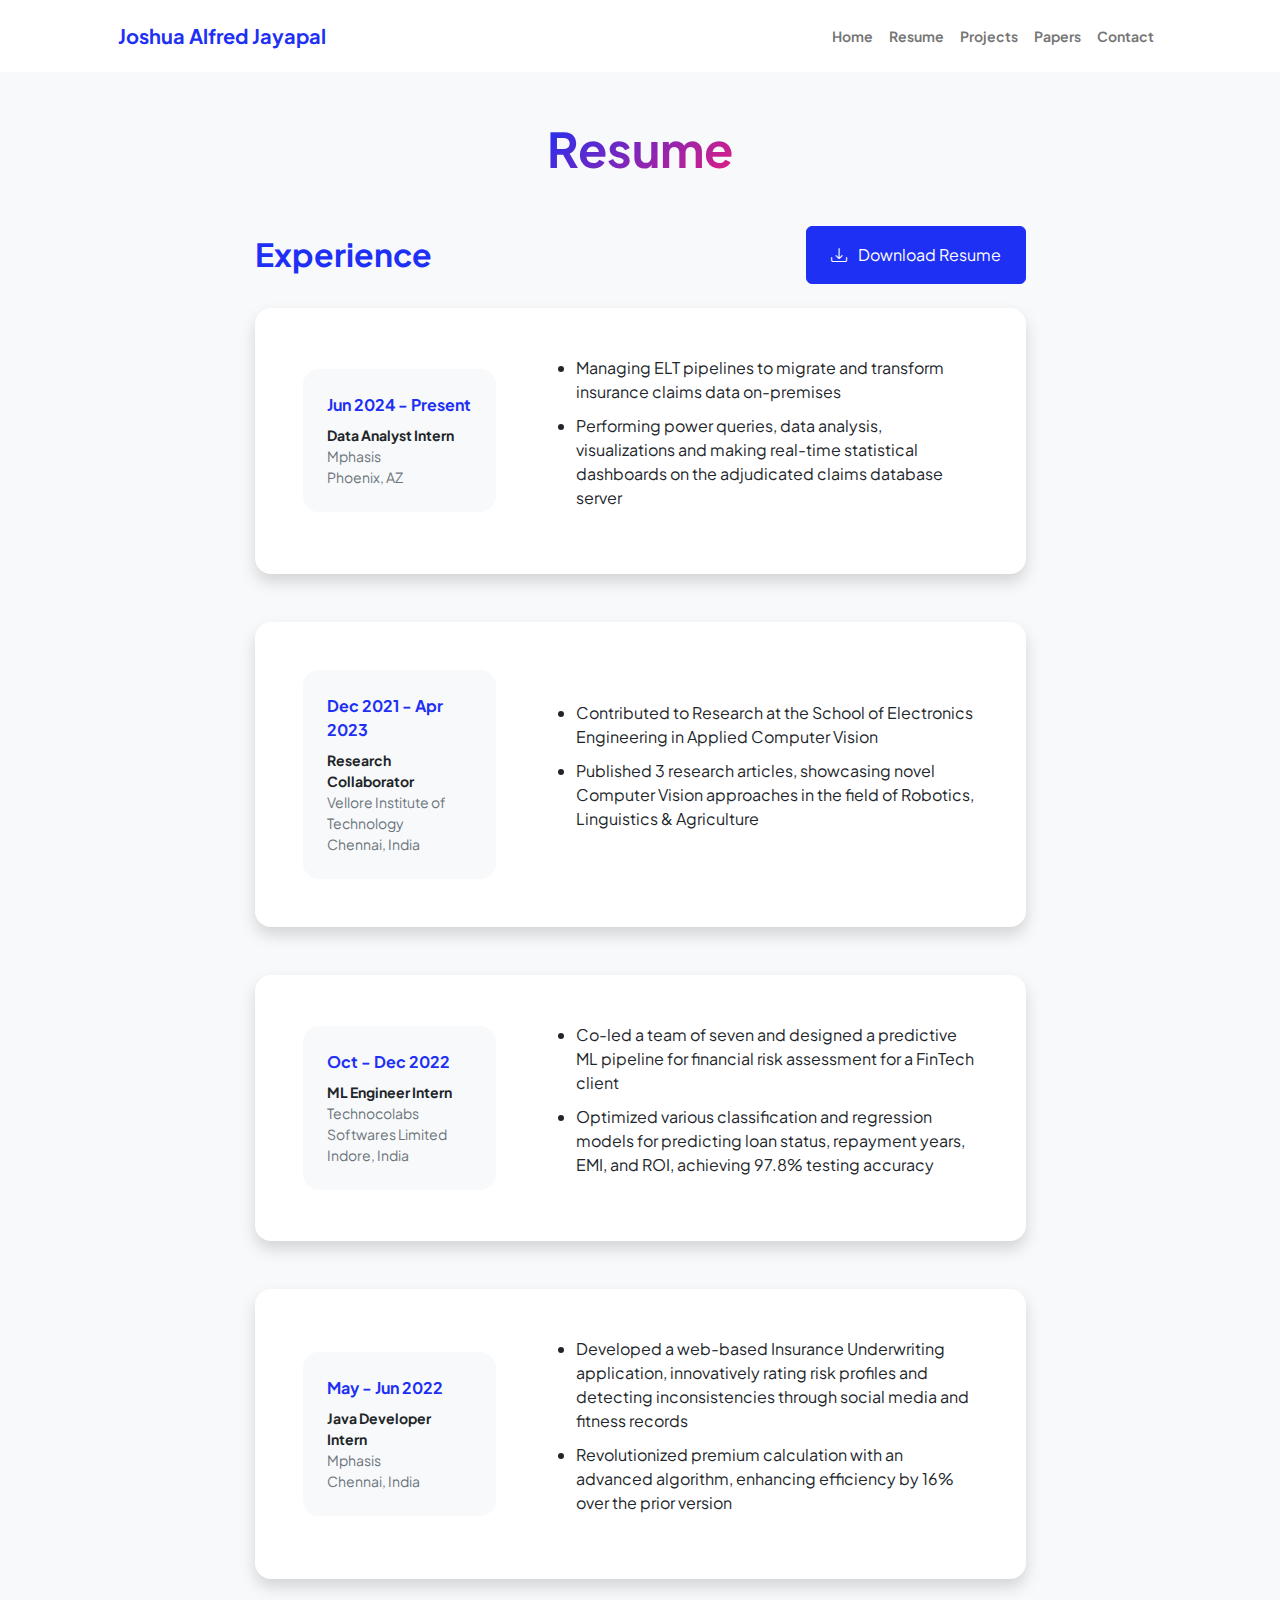
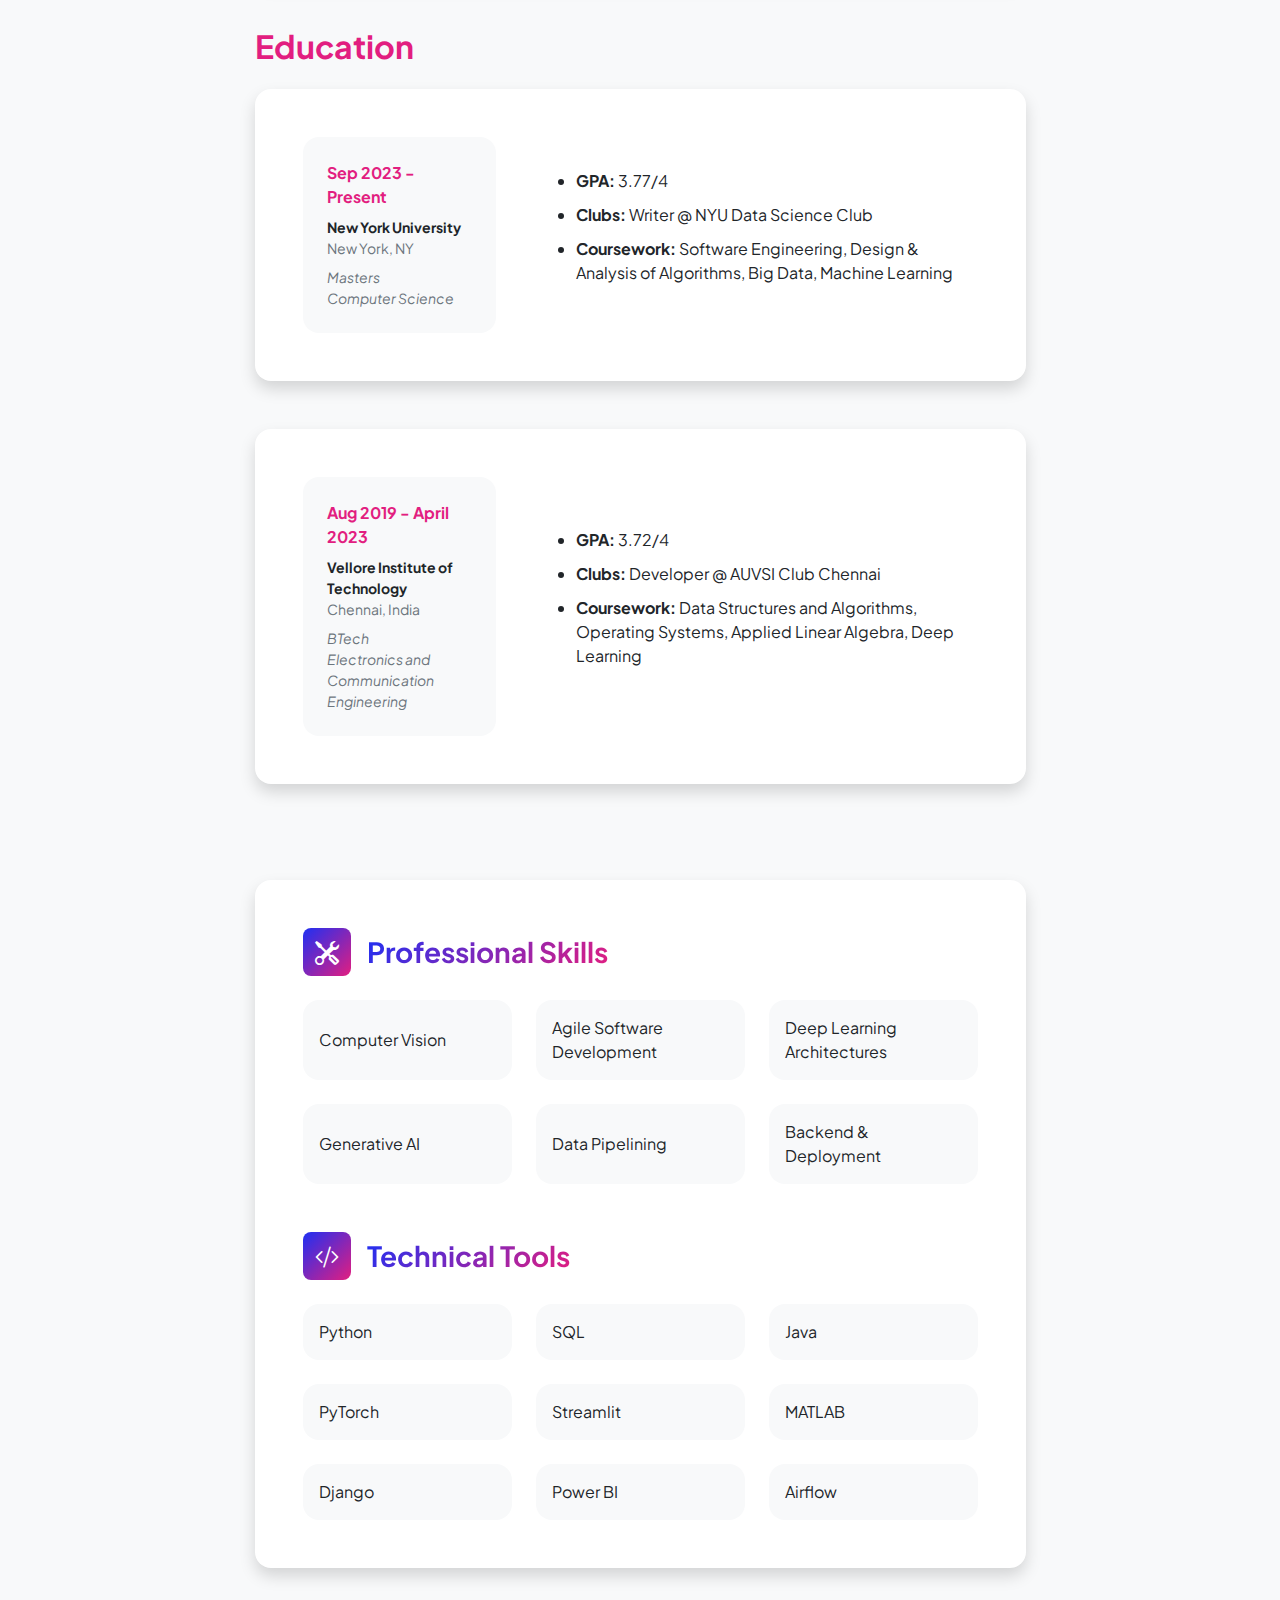
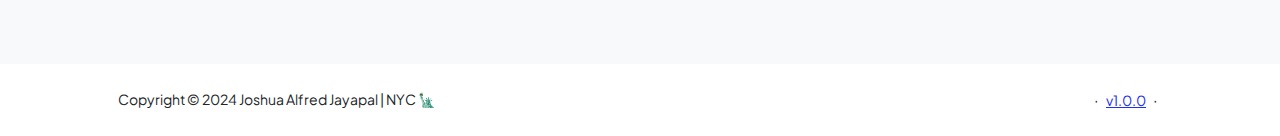
==== resume.html @ e263b800 "Update resume.html with analytics" ====
<!DOCTYPE html>
<html lang="en">
    <head>
        <meta charset="utf-8" />
        <meta name="viewport" content="width=device-width, initial-scale=1, shrink-to-fit=no" />
        <meta name="description" content="" />
        <meta name="author" content="" />
        <title>Joshua Alfred Jayapal</title>
        <!-- Favicon-->
        <link rel="icon" type="image/x-icon" href="assets/favicon.ico" />
        <!-- Custom Google font-->
        <link rel="preconnect" href="https://fonts.googleapis.com" />
        <link rel="preconnect" href="https://fonts.gstatic.com" crossorigin />
        <link href="https://fonts.googleapis.com/css2?family=Plus+Jakarta+Sans:wght@100;200;300;400;500;600;700;800;900&amp;display=swap" rel="stylesheet" />
        <!-- Bootstrap icons-->
        <link href="https://cdn.jsdelivr.net/npm/bootstrap-icons@1.8.1/font/bootstrap-icons.css" rel="stylesheet" />
        <!-- Core theme CSS (includes Bootstrap)-->
        <link href="css/styles.css" rel="stylesheet" />
    </head>
    <!-- Google tag (gtag.js) -->
    <script async src="https://www.googletagmanager.com/gtag/js?id=G-RY98PCQGNF"></script>
    <script>
      window.dataLayer = window.dataLayer || [];
      function gtag(){dataLayer.push(arguments);}
      gtag('js', new Date());

      gtag('config', 'G-RY98PCQGNF');
    </script>
    <body class="d-flex flex-column h-100 bg-light">
        <main class="flex-shrink-0">
            <!-- Navigation-->
            <nav class="navbar navbar-expand-lg navbar-light bg-white py-3">
                <div class="container px-5">
                    <a class="navbar-brand" href="index.html"><span class="fw-bolder text-primary">Joshua Alfred Jayapal</span></a>
                    <button class="navbar-toggler" type="button" data-bs-toggle="collapse" data-bs-target="#navbarSupportedContent" aria-controls="navbarSupportedContent" aria-expanded="false" aria-label="Toggle navigation"><span class="navbar-toggler-icon"></span></button>
                    <div class="collapse navbar-collapse" id="navbarSupportedContent">
                        <ul class="navbar-nav ms-auto mb-2 mb-lg-0 small fw-bolder">
                            <li class="nav-item"><a class="nav-link" href="index.html">Home</a></li>
                            <li class="nav-item"><a class="nav-link" href="resume.html">Resume</a></li>
                            <li class="nav-item"><a class="nav-link" href="projects.html">Projects</a></li>
                            <li class="nav-item"><a class="nav-link" href="papers.html">Papers</a></li>
                            <li class="nav-item"><a class="nav-link" href="contact.html">Contact</a></li>
                        </ul>
                    </div>
                </div>
            </nav>
            <!-- Page Content-->
            <div class="container px-5 my-5">
                <div class="text-center mb-5">
                    <h1 class="display-5 fw-bolder mb-0"><span class="text-gradient d-inline">Resume</span></h1>
                </div>
                <div class="row gx-5 justify-content-center">
                    <div class="col-lg-11 col-xl-9 col-xxl-8">
                        <!-- Experience Section-->
                        <section>
                            <div class="d-flex align-items-center justify-content-between mb-4">
                                <h2 class="text-primary fw-bolder mb-0">Experience</h2>
                                <!-- Download resume button-->
                                <!-- Note: Set the link href target to a PDF file within your project-->
                                <a class="btn btn-primary px-4 py-3" href="assets/Joshua_Jayapal_Resume.pdf" target="_blank">
                                    <div class="d-inline-block bi bi-download me-2"></div>
                                    Download Resume
                                </a>
                            </div>
                            <!-- Experience Card 1-->
                            <div class="card shadow border-0 rounded-4 mb-5">
                                <div class="card-body p-5">
                                    <div class="row align-items-center gx-5">
                                        <div class="col text-center text-lg-start mb-4 mb-lg-0">
                                            <div class="bg-light p-4 rounded-4">
                                                <div class="text-primary fw-bolder mb-2">Jun 2024 - Present</div>
                                                <div class="small fw-bolder">Data Analyst Intern</div>
                                                <div class="small text-muted">Mphasis</div>
                                                <div class="small text-muted">Phoenix, AZ</div>
                                            </div>
                                        </div>
                                        <div class="col-lg-8">
                                            <ul>
                                                <li style="margin-bottom: 10px;">Managing ELT pipelines to migrate and transform insurance claims data on-premises</li>
                                                <li>Performing power queries, data analysis, visualizations and making real-time statistical dashboards on the adjudicated claims database server</li>
                                            </ul>
                                        </div>
                                    </div>
                                </div>
                            </div>
                            <!-- Experience Card 2-->
                            <div class="card shadow border-0 rounded-4 mb-5">
                                <div class="card-body p-5">
                                    <div class="row align-items-center gx-5">
                                        <div class="col text-center text-lg-start mb-4 mb-lg-0">
                                            <div class="bg-light p-4 rounded-4">
                                                <div class="text-primary fw-bolder mb-2">Dec 2021 - Apr 2023</div>
                                                <div class="small fw-bolder">Research Collaborator</div>
                                                <div class="small text-muted">Vellore Institute of Technology</div>
                                                <div class="small text-muted">Chennai, India</div>
                                            </div>
                                        </div>
                                        <div class="col-lg-8">
                                            <ul>
                                                <li style="margin-bottom: 10px;">Contributed to Research at the School of Electronics Engineering in Applied Computer Vision</li>
                                                <li>Published 3 research articles, showcasing novel Computer Vision approaches in the field of Robotics, Linguistics & Agriculture</li>
                                            </ul>
                                        </div>
                                    </div>
                                </div>
                            </div>
                            <!-- Experience Card 3-->
                            <div class="card shadow border-0 rounded-4 mb-5">
                                <div class="card-body p-5">
                                    <div class="row align-items-center gx-5">
                                        <div class="col text-center text-lg-start mb-4 mb-lg-0">
                                            <div class="bg-light p-4 rounded-4">
                                                <div class="text-primary fw-bolder mb-2">Oct - Dec 2022</div>
                                                <div class="small fw-bolder">ML Engineer Intern</div>
                                                <div class="small text-muted">Technocolabs Softwares Limited</div>
                                                <div class="small text-muted">Indore, India</div>
                                            </div>
                                        </div>
                                        <div class="col-lg-8">
                                            <ul>
                                                <li style="margin-bottom: 10px;">Co-led a team of seven and designed a predictive ML pipeline for financial risk assessment for a FinTech client</li>
                                                <li>Optimized various classification and regression models for predicting loan status, repayment years, EMI, and ROI, achieving 97.8% testing accuracy</li>
                                            </ul>
                                        </div>
                                    </div>
                                </div>
                            </div>
                            <!-- Experience Card 4-->
                            <div class="card shadow border-0 rounded-4 mb-5">
                                <div class="card-body p-5">
                                    <div class="row align-items-center gx-5">
                                        <div class="col text-center text-lg-start mb-4 mb-lg-0">
                                            <div class="bg-light p-4 rounded-4">
                                                <div class="text-primary fw-bolder mb-2">May - Jun 2022</div>
                                                <div class="small fw-bolder">Java Developer Intern</div>
                                                <div class="small text-muted">Mphasis</div>
                                                <div class="small text-muted">Chennai, India</div>
                                            </div>
                                        </div>
                                        <div class="col-lg-8">
                                            <ul>
                                                <li style="margin-bottom: 10px;">Developed a web-based Insurance Underwriting application, innovatively rating risk profiles and detecting inconsistencies through social media and fitness records</li>
                                                <li>Revolutionized premium calculation with an advanced algorithm, enhancing efficiency by 16% over the prior version</li>
                                            </ul>
                                        </div>
                                    </div>
                                </div>
                            </div>
                        </section>
                        <!-- Education Section-->
                        <section>
                            <h2 class="text-secondary fw-bolder mb-4">Education</h2>
                            <!-- Education Card 1-->
                            <div class="card shadow border-0 rounded-4 mb-5">
                                <div class="card-body p-5">
                                    <div class="row align-items-center gx-5">
                                        <div class="col text-center text-lg-start mb-4 mb-lg-0">
                                            <div class="bg-light p-4 rounded-4">
                                                <div class="text-secondary fw-bolder mb-2">Sep 2023 - Present</div>
                                                <div class="mb-2">
                                                    <div class="small fw-bolder">New York University</div>
                                                    <div class="small text-muted">New York, NY</div>
                                                </div>
                                                <div class="fst-italic">
                                                    <div class="small text-muted">Masters</div>
                                                    <div class="small text-muted">Computer Science</div>
                                                </div>
                                            </div>
                                        </div>
                                        <div class="col-lg-8">
                                            <ul>
                                                <li style="margin-bottom: 10px;"><b>GPA:</b> 3.77/4</li>
                                                <li style="margin-bottom: 10px;"><b>Clubs:</b> Writer @ NYU Data Science Club</li>
                                                <li style="margin-bottom: 10px;"><b>Coursework:</b> Software Engineering, Design & Analysis of Algorithms, Big Data, Machine Learning</li>
                                            </ul>
                                        </div>
                                    </div>
                                </div>
                            </div>
                            <!-- Education Card 2-->
                            <div class="card shadow border-0 rounded-4 mb-5">
                                <div class="card-body p-5">
                                    <div class="row align-items-center gx-5">
                                        <div class="col text-center text-lg-start mb-4 mb-lg-0">
                                            <div class="bg-light p-4 rounded-4">
                                                <div class="text-secondary fw-bolder mb-2">Aug 2019 - April 2023</div>
                                                <div class="mb-2">
                                                    <div class="small fw-bolder">Vellore Institute of Technology</div>
                                                    <div class="small text-muted">Chennai, India</div>
                                                </div>
                                                <div class="fst-italic">
                                                    <div class="small text-muted">BTech</div>
                                                    <div class="small text-muted">Electronics and Communication Engineering</div>
                                                </div>
                                            </div>
                                        </div>
                                        <div class="col-lg-8">
                                            <ul>
                                                <li style="margin-bottom: 10px;"><b>GPA:</b> 3.72/4</li>
                                                <li style="margin-bottom: 10px;"><b>Clubs:</b> Developer @ AUVSI Club Chennai</li>
                                                <li style="margin-bottom: 10px;"><b>Coursework:</b> Data Structures and Algorithms, Operating Systems, Applied Linear Algebra, Deep Learning</li>
                                            </ul>
                                        </div>
                                    </div>
                                </div>
                            </div>
                        </section>
                        <!-- Divider-->
                        <div class="pb-5"></div>
                        <!-- Skills Section-->
                        <section>
                            <!-- Skillset Card-->
                            <div class="card shadow border-0 rounded-4 mb-5">
                                <div class="card-body p-5">
                                    <!-- Professional skills list-->
                                    <div class="mb-5">
                                        <div class="d-flex align-items-center mb-4">
                                            <div class="feature bg-primary bg-gradient-primary-to-secondary text-white rounded-3 me-3"><i class="bi bi-tools"></i></div>
                                            <h3 class="fw-bolder mb-0"><span class="text-gradient d-inline">Professional Skills</span></h3>
                                        </div>
                                        <div class="row row-cols-1 row-cols-md-3 mb-4">
                                            <div class="col mb-4 mb-md-0"><div class="d-flex align-items-center bg-light rounded-4 p-3 h-100">Computer Vision</div></div>
                                            <div class="col mb-4 mb-md-0"><div class="d-flex align-items-center bg-light rounded-4 p-3 h-100">Agile Software Development</div></div>
                                            <div class="col"><div class="d-flex align-items-center bg-light rounded-4 p-3 h-100">Deep Learning Architectures</div></div>
                                        </div>
                                        <div class="row row-cols-1 row-cols-md-3">
                                            <div class="col mb-4 mb-md-0"><div class="d-flex align-items-center bg-light rounded-4 p-3 h-100">Generative AI</div></div>
                                            <div class="col mb-4 mb-md-0"><div class="d-flex align-items-center bg-light rounded-4 p-3 h-100">Data Pipelining</div></div>
                                            <div class="col"><div class="d-flex align-items-center bg-light rounded-4 p-3 h-100">Backend & Deployment</div></div>
                                        </div>
                                    </div>
                                   <!-- Languages list-->
                                    <div class="mb-0">
                                        <div class="d-flex align-items-center mb-4">
                                            <div class="feature bg-primary bg-gradient-primary-to-secondary text-white rounded-3 me-3">
                                                <i class="bi bi-code-slash"></i>
                                            </div>
                                            <h3 class="fw-bolder mb-0">
                                                <span class="text-gradient d-inline">Technical Tools</span>
                                            </h3>
                                        </div>
                                        <div class="row row-cols-1 row-cols-md-3 mb-4">
                                            <div class="col mb-4 mb-md-0">
                                                <div class="d-flex align-items-center bg-light rounded-4 p-3 h-100">Python</div>
                                            </div>
                                            <div class="col mb-4 mb-md-0">
                                                <div class="d-flex align-items-center bg-light rounded-4 p-3 h-100">SQL</div>
                                            </div>
                                            <div class="col">
                                                <div class="d-flex align-items-center bg-light rounded-4 p-3 h-100">Java</div>
                                            </div>
                                        </div>
                                        <div class="row row-cols-1 row-cols-md-3 mb-4">
                                            <div class="col mb-4 mb-md-0">
                                                <div class="d-flex align-items-center bg-light rounded-4 p-3 h-100">PyTorch</div>
                                            </div>
                                            <div class="col mb-4 mb-md-0">
                                                <div class="d-flex align-items-center bg-light rounded-4 p-3 h-100">Streamlit</div>
                                            </div>
                                            <div class="col">
                                                <div class="d-flex align-items-center bg-light rounded-4 p-3 h-100">MATLAB</div>
                                            </div>
                                        </div>
                                        <div class="row row-cols-1 row-cols-md-3">
                                            <div class="col mb-4 mb-md-0">
                                                <div class="d-flex align-items-center bg-light rounded-4 p-3 h-100">Django</div>
                                            </div>
                                            <div class="col mb-4 mb-md-0">
                                                <div class="d-flex align-items-center bg-light rounded-4 p-3 h-100">Power BI</div>
                                            </div>
                                            <div class="col">
                                                <div class="d-flex align-items-center bg-light rounded-4 p-3 h-100">Airflow</div>
                                            </div>
                                        </div>
                                    </div>

                                </div>
                            </div>
                        </section>
                    </div>
                </div>
            </div>
        </main>
        <!-- Footer-->
         <footer class="bg-white py-4 mt-auto">
            <div class="container px-5">
                <div class="row align-items-center justify-content-between flex-column flex-sm-row">
                    <div class="col-auto"><div class="small m-0">Copyright &copy; 2024 Joshua Alfred Jayapal | NYC 🗽</div></div>
                    <div class="col-auto">
                        <span class="mx-1">&middot;</span>
                        <a class="small" href="#!">v1.0.0</a>
                        <span class="mx-1">&middot;</span>
                        
                    </div>
                </div>
            </div>
        </footer>
        <!-- Bootstrap core JS-->
        <script src="https://cdn.jsdelivr.net/npm/bootstrap@5.2.3/dist/js/bootstrap.bundle.min.js"></script>
        <!-- Core theme JS-->
        <script src="js/scripts.js"></script>
    </body>
</html>
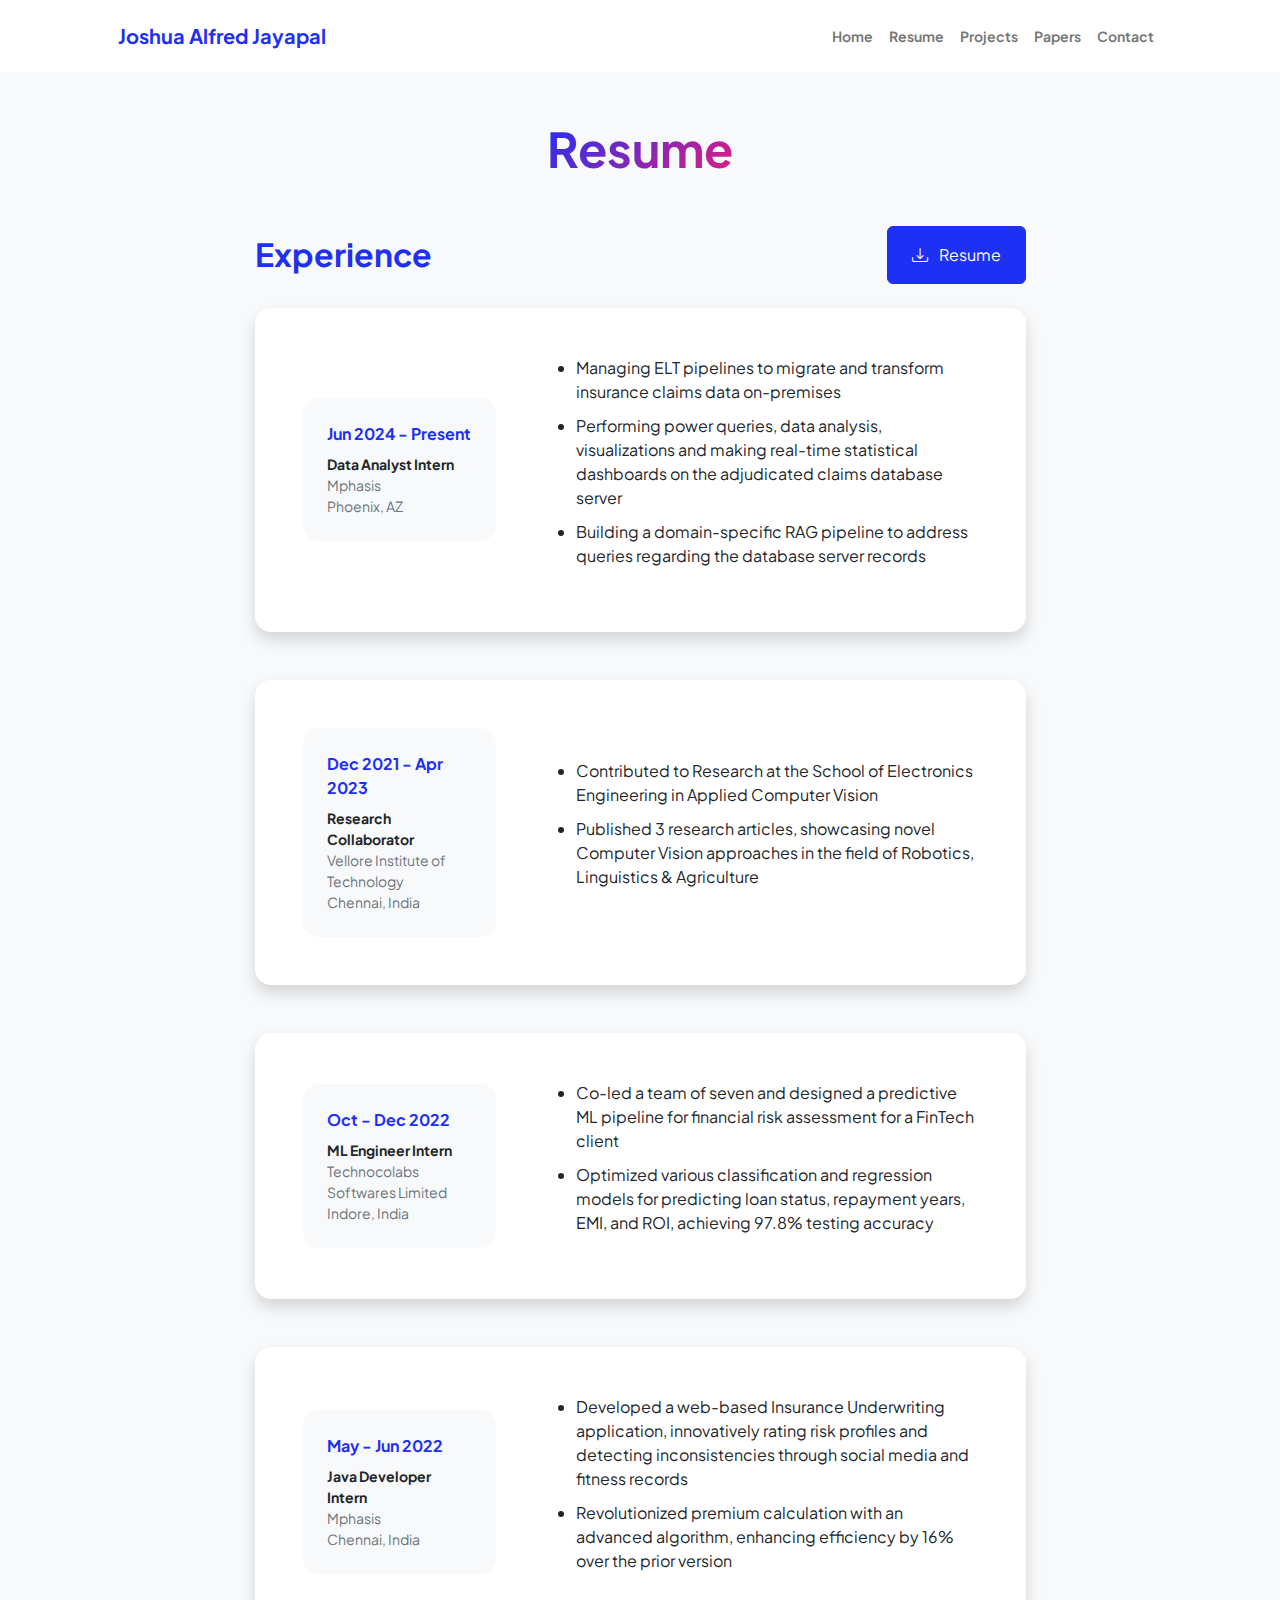
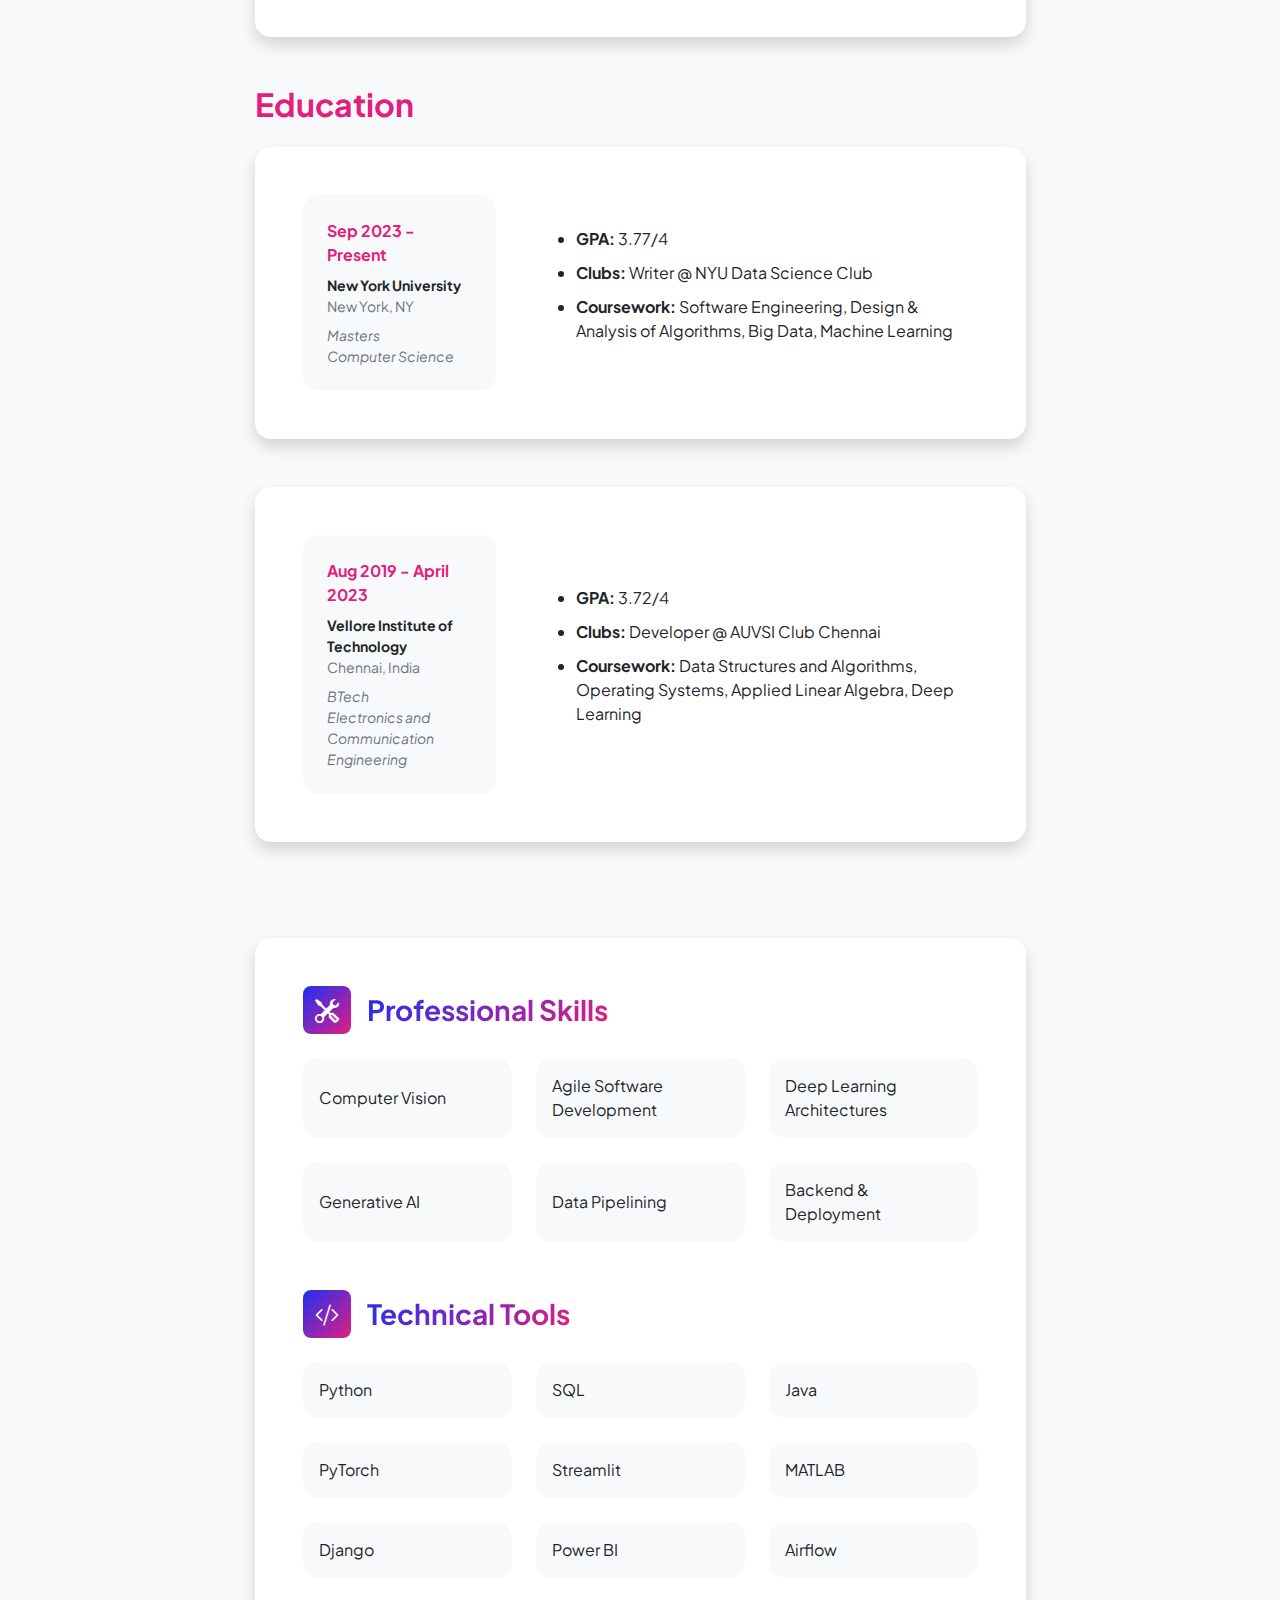
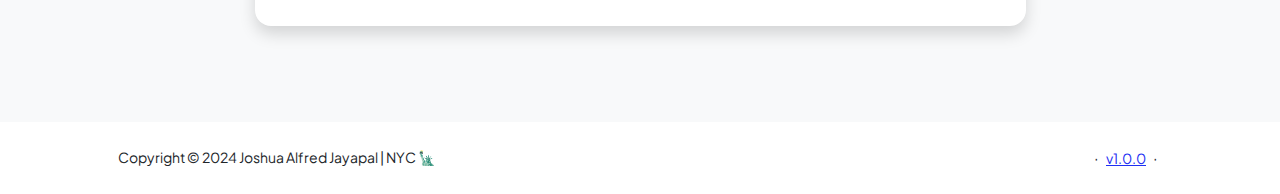
==== commit 513eae4d: "updated resume 09" ====
--- a/resume.html
+++ b/resume.html
@@ -59,7 +59,7 @@
                                 <!-- Note: Set the link href target to a PDF file within your project-->
                                 <a class="btn btn-primary px-4 py-3" href="assets/Joshua_Jayapal_Resume.pdf" target="_blank">
                                     <div class="d-inline-block bi bi-download me-2"></div>
-                                    Download Resume
+                                    Resume
                                 </a>
                             </div>
                             <!-- Experience Card 1-->
@@ -77,7 +77,8 @@
                                         <div class="col-lg-8">
                                             <ul>
                                                 <li style="margin-bottom: 10px;">Managing ELT pipelines to migrate and transform insurance claims data on-premises</li>
-                                                <li>Performing power queries, data analysis, visualizations and making real-time statistical dashboards on the adjudicated claims database server</li>
+                                                <li style="margin-bottom: 10px;">Performing power queries, data analysis, visualizations and making real-time statistical dashboards on the adjudicated claims database server</li>
+                                                <li>Building a domain-specific RAG pipeline to address queries regarding the database server records</li>
                                             </ul>
                                         </div>
                                     </div>
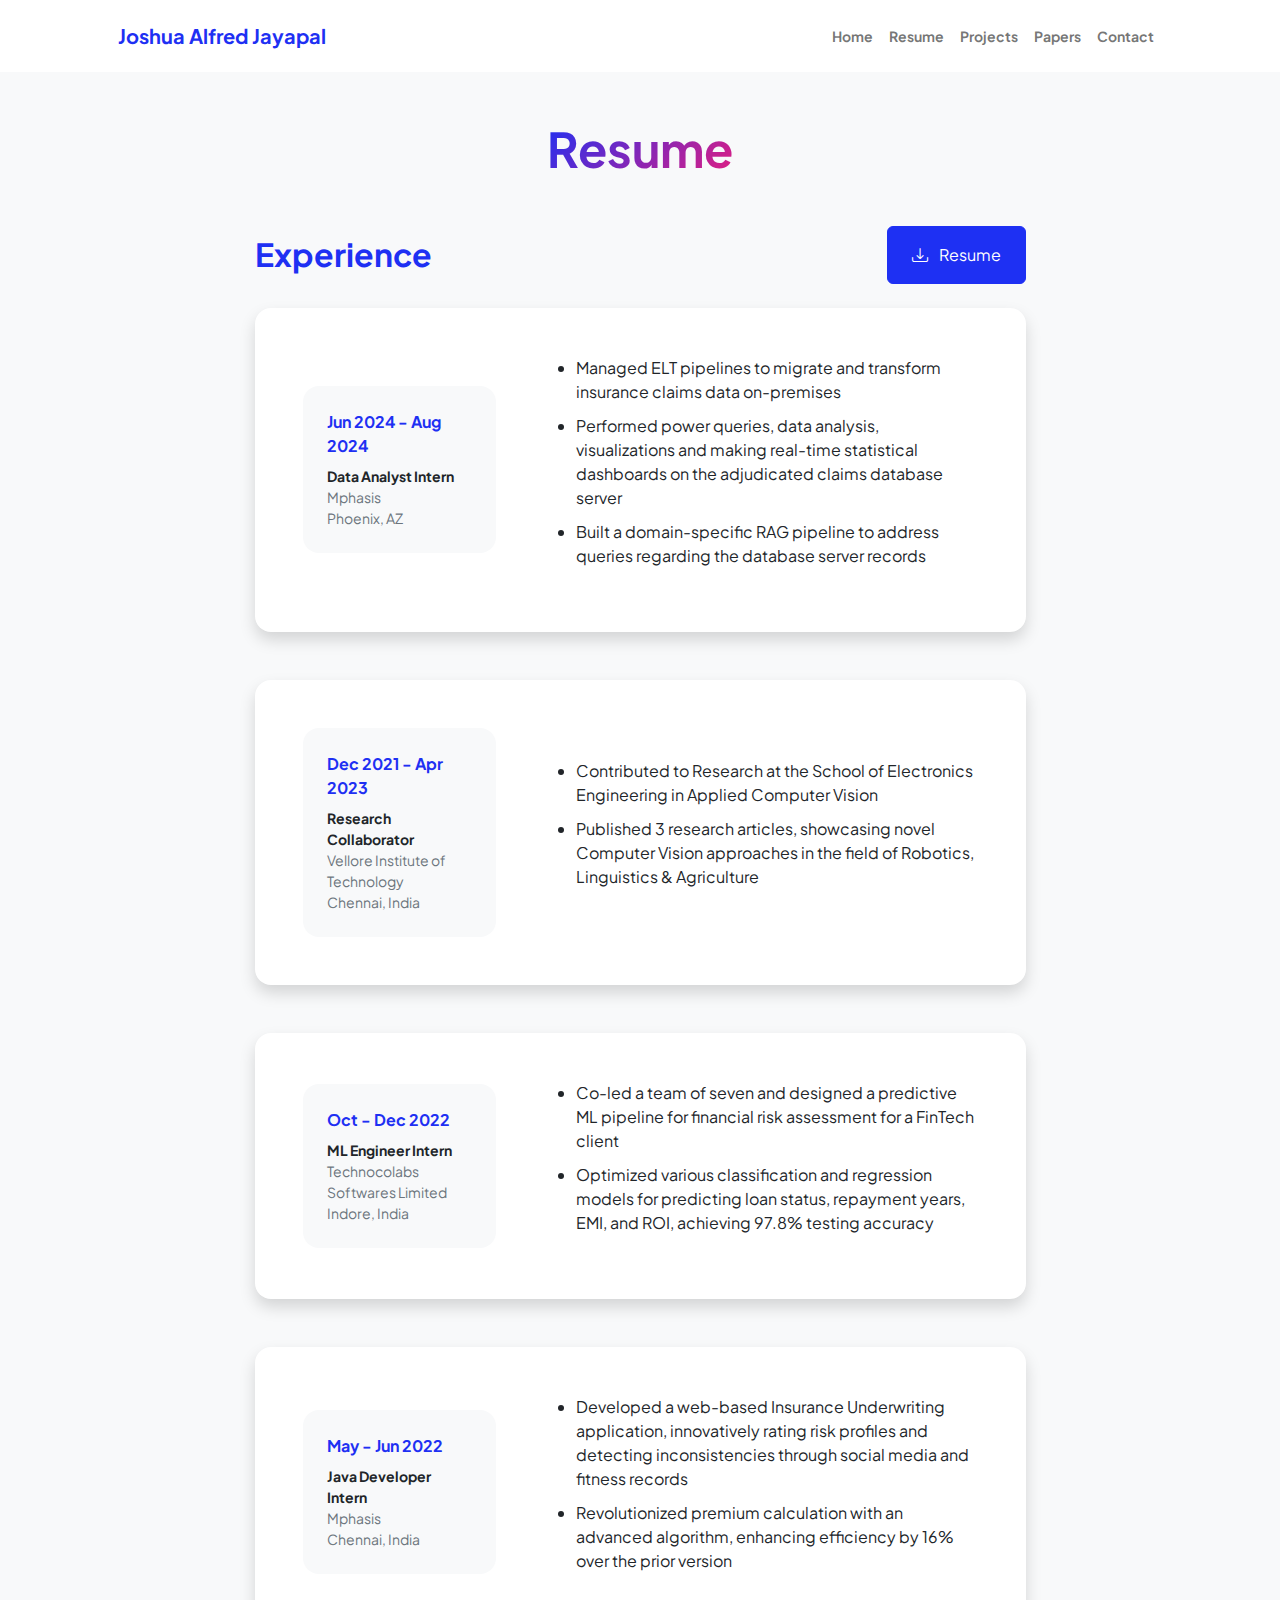
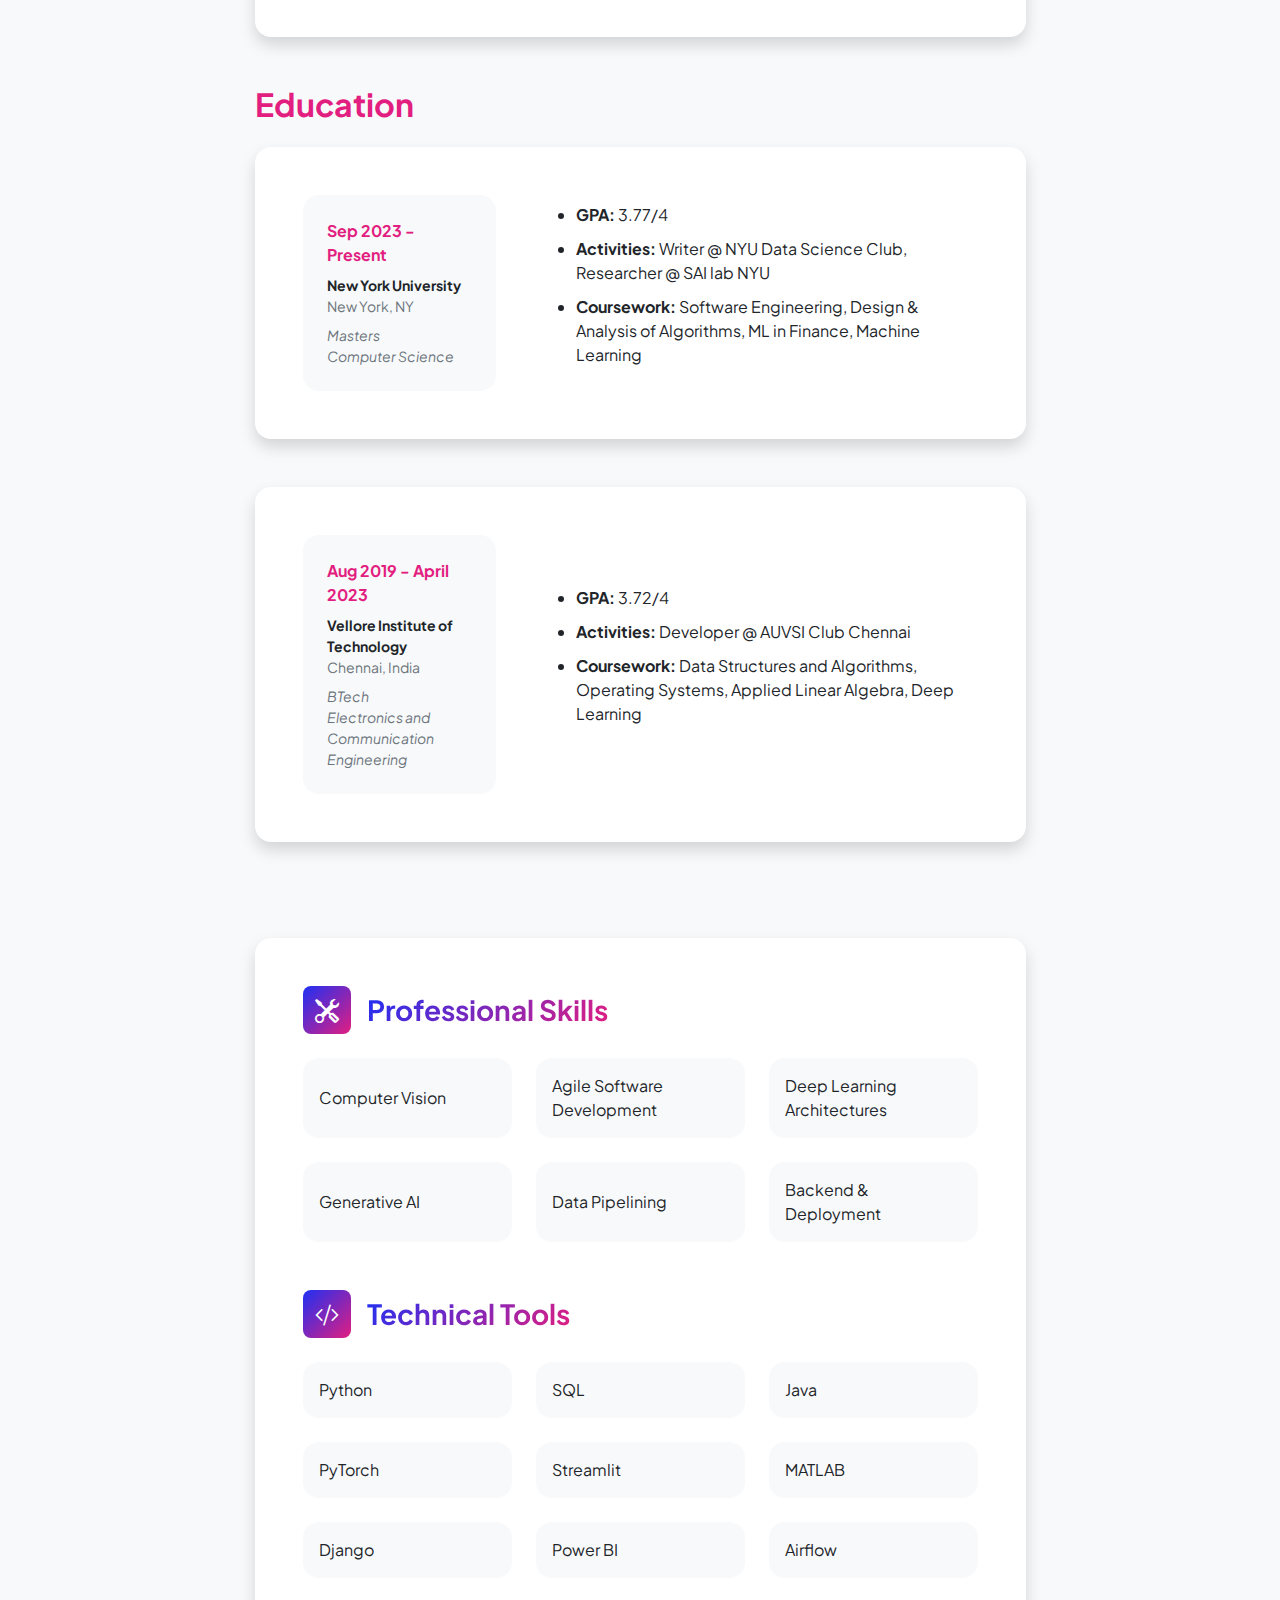
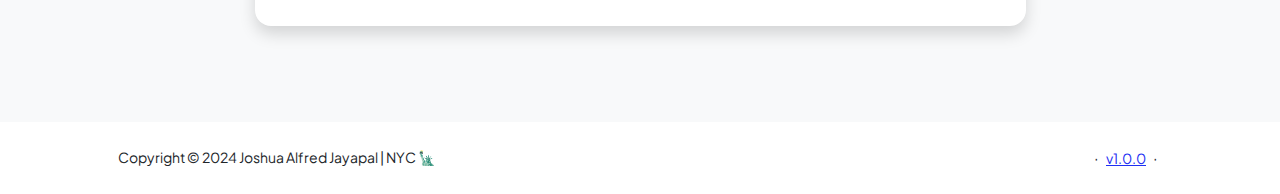
==== commit fb03d691: "Update resume.html Oct 2024" ====
--- a/resume.html
+++ b/resume.html
@@ -68,7 +68,7 @@
                                     <div class="row align-items-center gx-5">
                                         <div class="col text-center text-lg-start mb-4 mb-lg-0">
                                             <div class="bg-light p-4 rounded-4">
-                                                <div class="text-primary fw-bolder mb-2">Jun 2024 - Present</div>
+                                                <div class="text-primary fw-bolder mb-2">Jun 2024 - Aug 2024</div>
                                                 <div class="small fw-bolder">Data Analyst Intern</div>
                                                 <div class="small text-muted">Mphasis</div>
                                                 <div class="small text-muted">Phoenix, AZ</div>
@@ -76,9 +76,9 @@
                                         </div>
                                         <div class="col-lg-8">
                                             <ul>
-                                                <li style="margin-bottom: 10px;">Managing ELT pipelines to migrate and transform insurance claims data on-premises</li>
-                                                <li style="margin-bottom: 10px;">Performing power queries, data analysis, visualizations and making real-time statistical dashboards on the adjudicated claims database server</li>
-                                                <li>Building a domain-specific RAG pipeline to address queries regarding the database server records</li>
+                                                <li style="margin-bottom: 10px;">Managed ELT pipelines to migrate and transform insurance claims data on-premises</li>
+                                                <li style="margin-bottom: 10px;">Performed power queries, data analysis, visualizations and making real-time statistical dashboards on the adjudicated claims database server</li>
+                                                <li>Built a domain-specific RAG pipeline to address queries regarding the database server records</li>
                                             </ul>
                                         </div>
                                     </div>
@@ -171,8 +171,8 @@
                                         <div class="col-lg-8">
                                             <ul>
                                                 <li style="margin-bottom: 10px;"><b>GPA:</b> 3.77/4</li>
-                                                <li style="margin-bottom: 10px;"><b>Clubs:</b> Writer @ NYU Data Science Club</li>
-                                                <li style="margin-bottom: 10px;"><b>Coursework:</b> Software Engineering, Design & Analysis of Algorithms, Big Data, Machine Learning</li>
+                                                <li style="margin-bottom: 10px;"><b>Activities:</b> Writer @ NYU Data Science Club, Researcher @ SAI lab NYU</li>
+                                                <li style="margin-bottom: 10px;"><b>Coursework:</b> Software Engineering, Design & Analysis of Algorithms, ML in Finance, Machine Learning</li>
                                             </ul>
                                         </div>
                                     </div>
@@ -198,7 +198,7 @@
                                         <div class="col-lg-8">
                                             <ul>
                                                 <li style="margin-bottom: 10px;"><b>GPA:</b> 3.72/4</li>
-                                                <li style="margin-bottom: 10px;"><b>Clubs:</b> Developer @ AUVSI Club Chennai</li>
+                                                <li style="margin-bottom: 10px;"><b>Activities:</b> Developer @ AUVSI Club Chennai</li>
                                                 <li style="margin-bottom: 10px;"><b>Coursework:</b> Data Structures and Algorithms, Operating Systems, Applied Linear Algebra, Deep Learning</li>
                                             </ul>
                                         </div>
